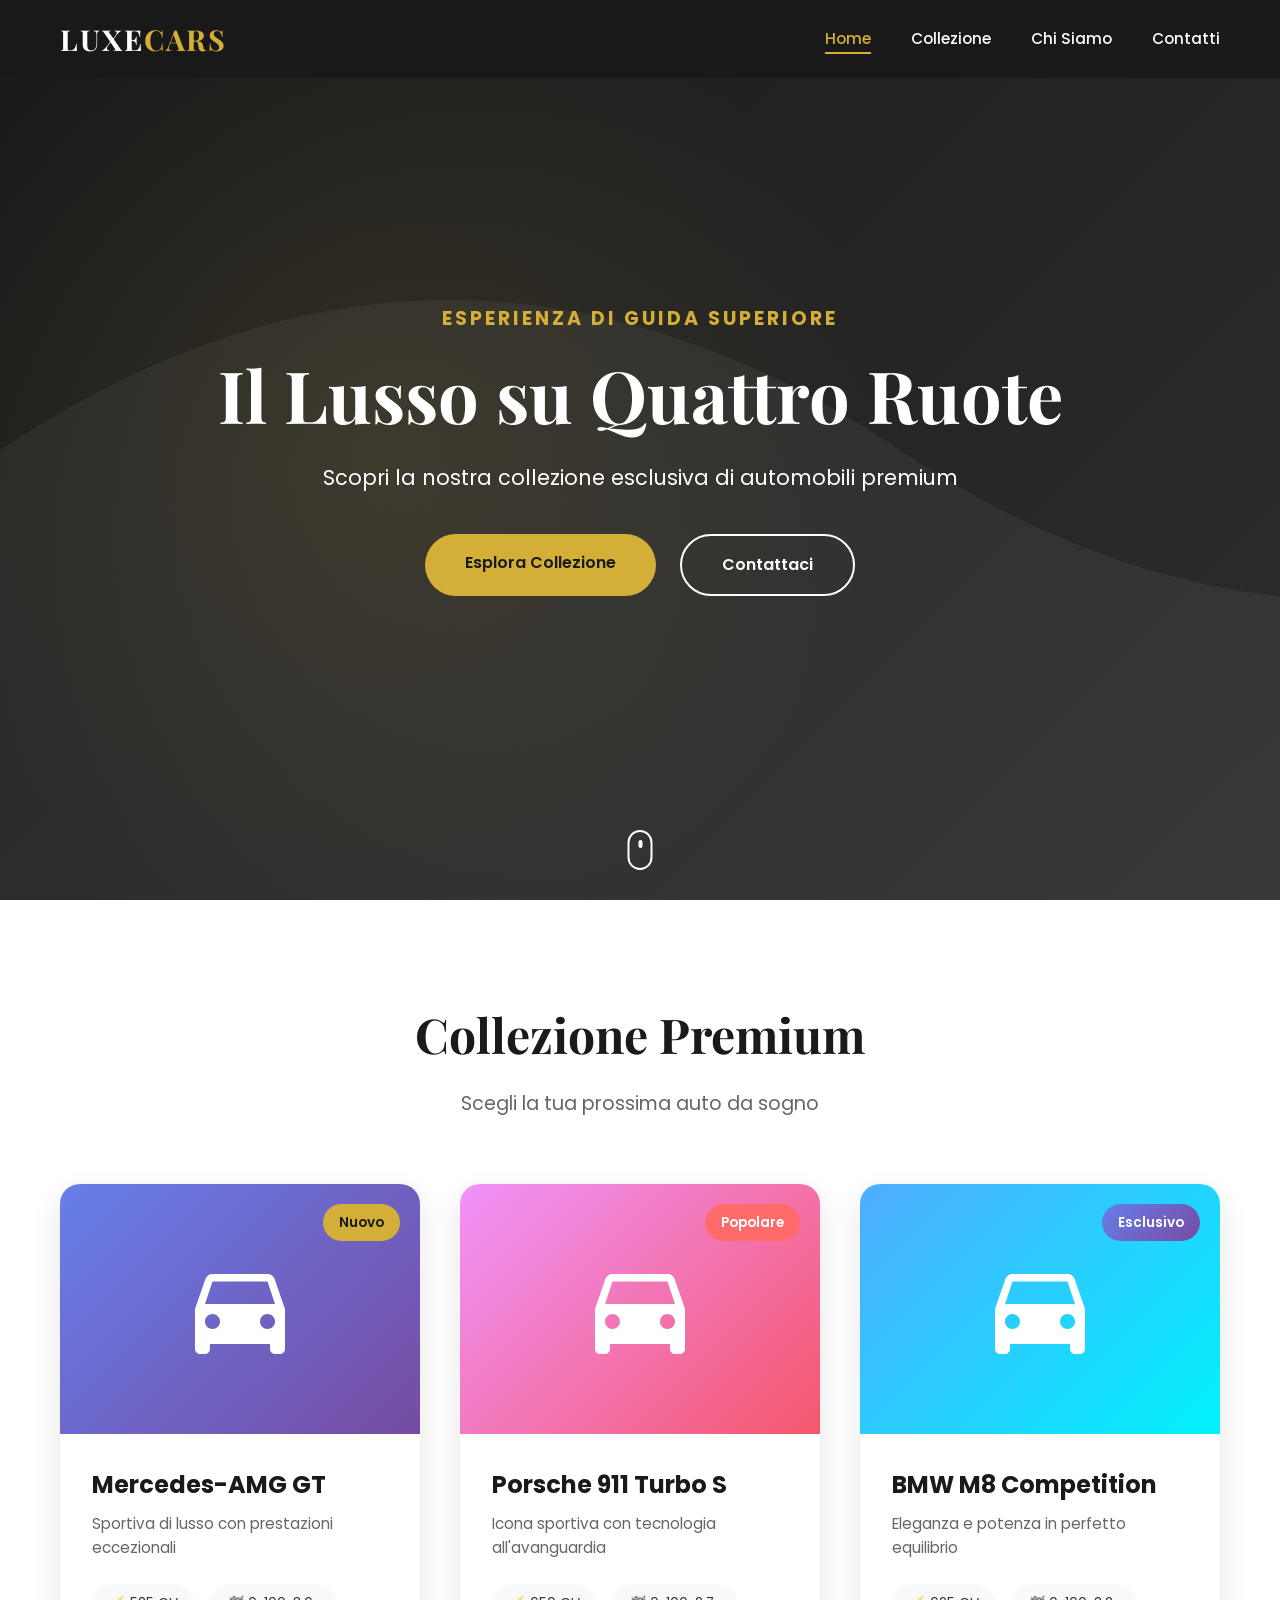
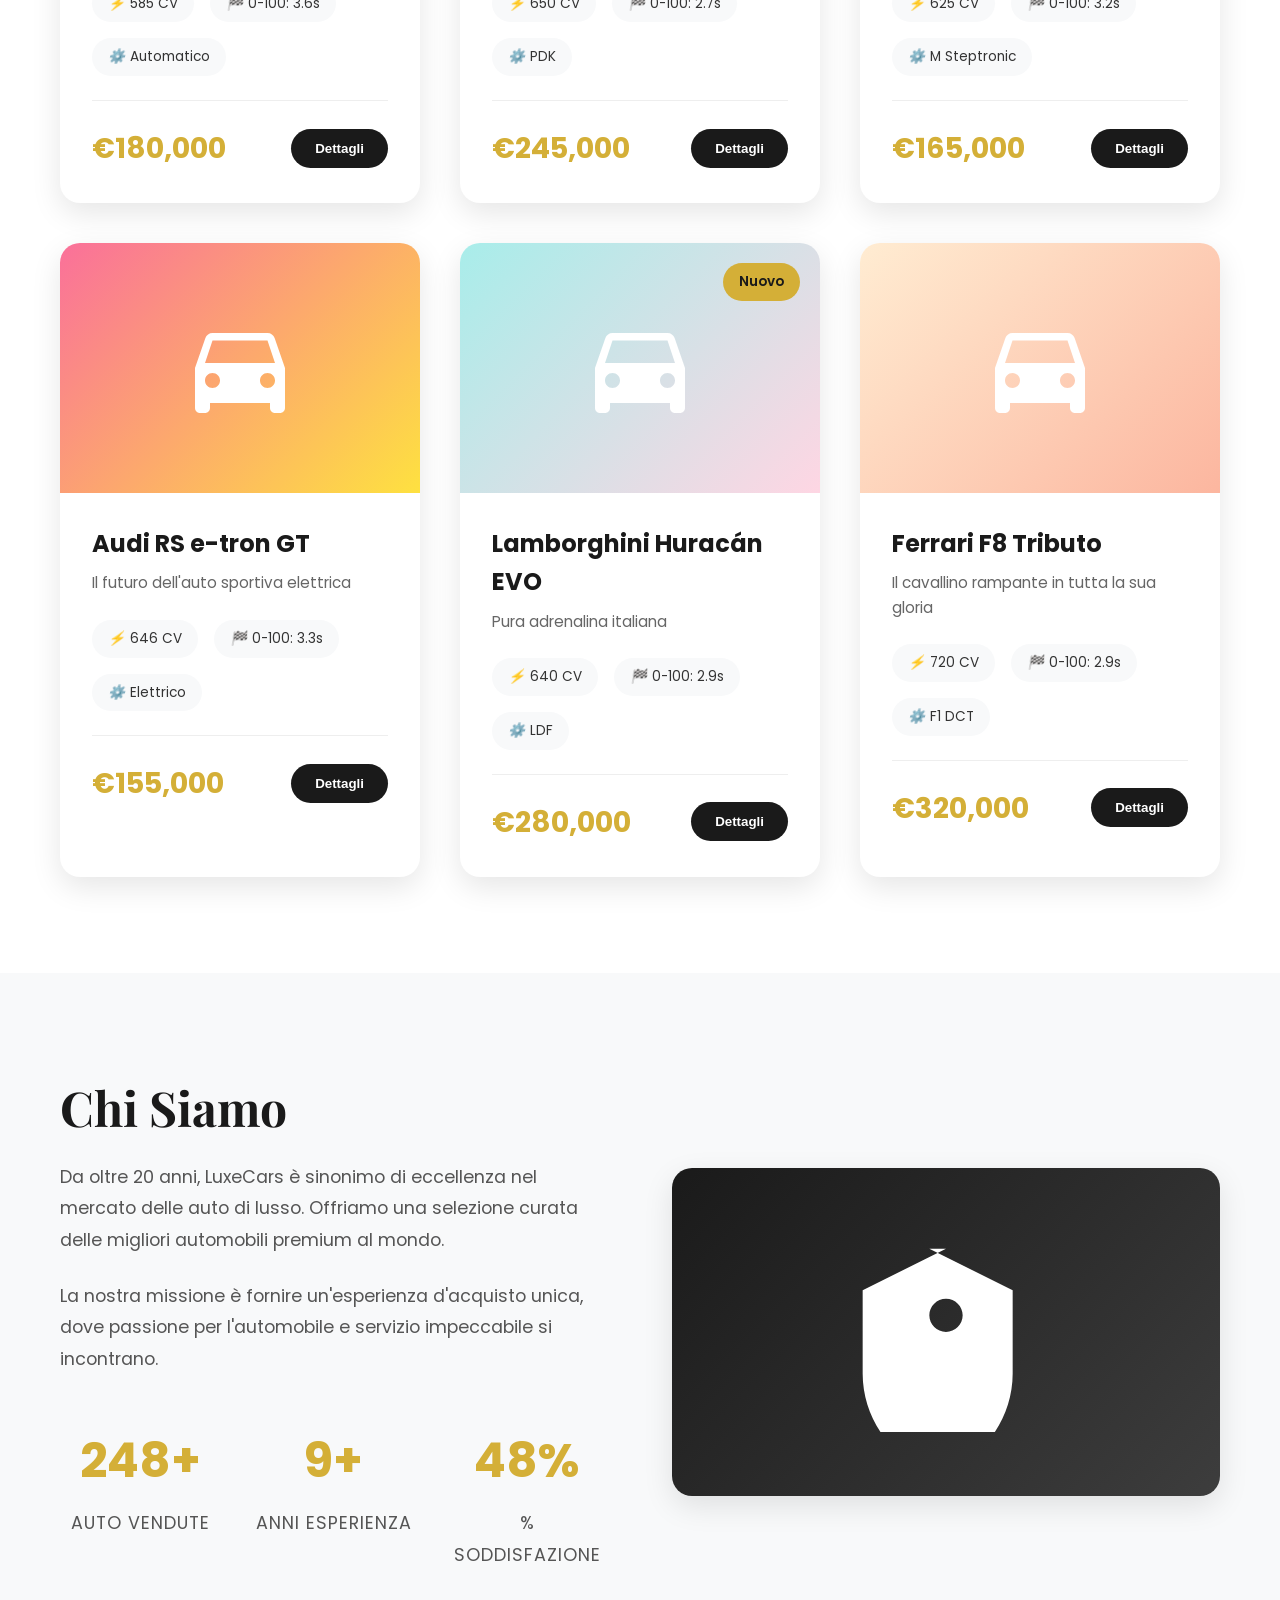
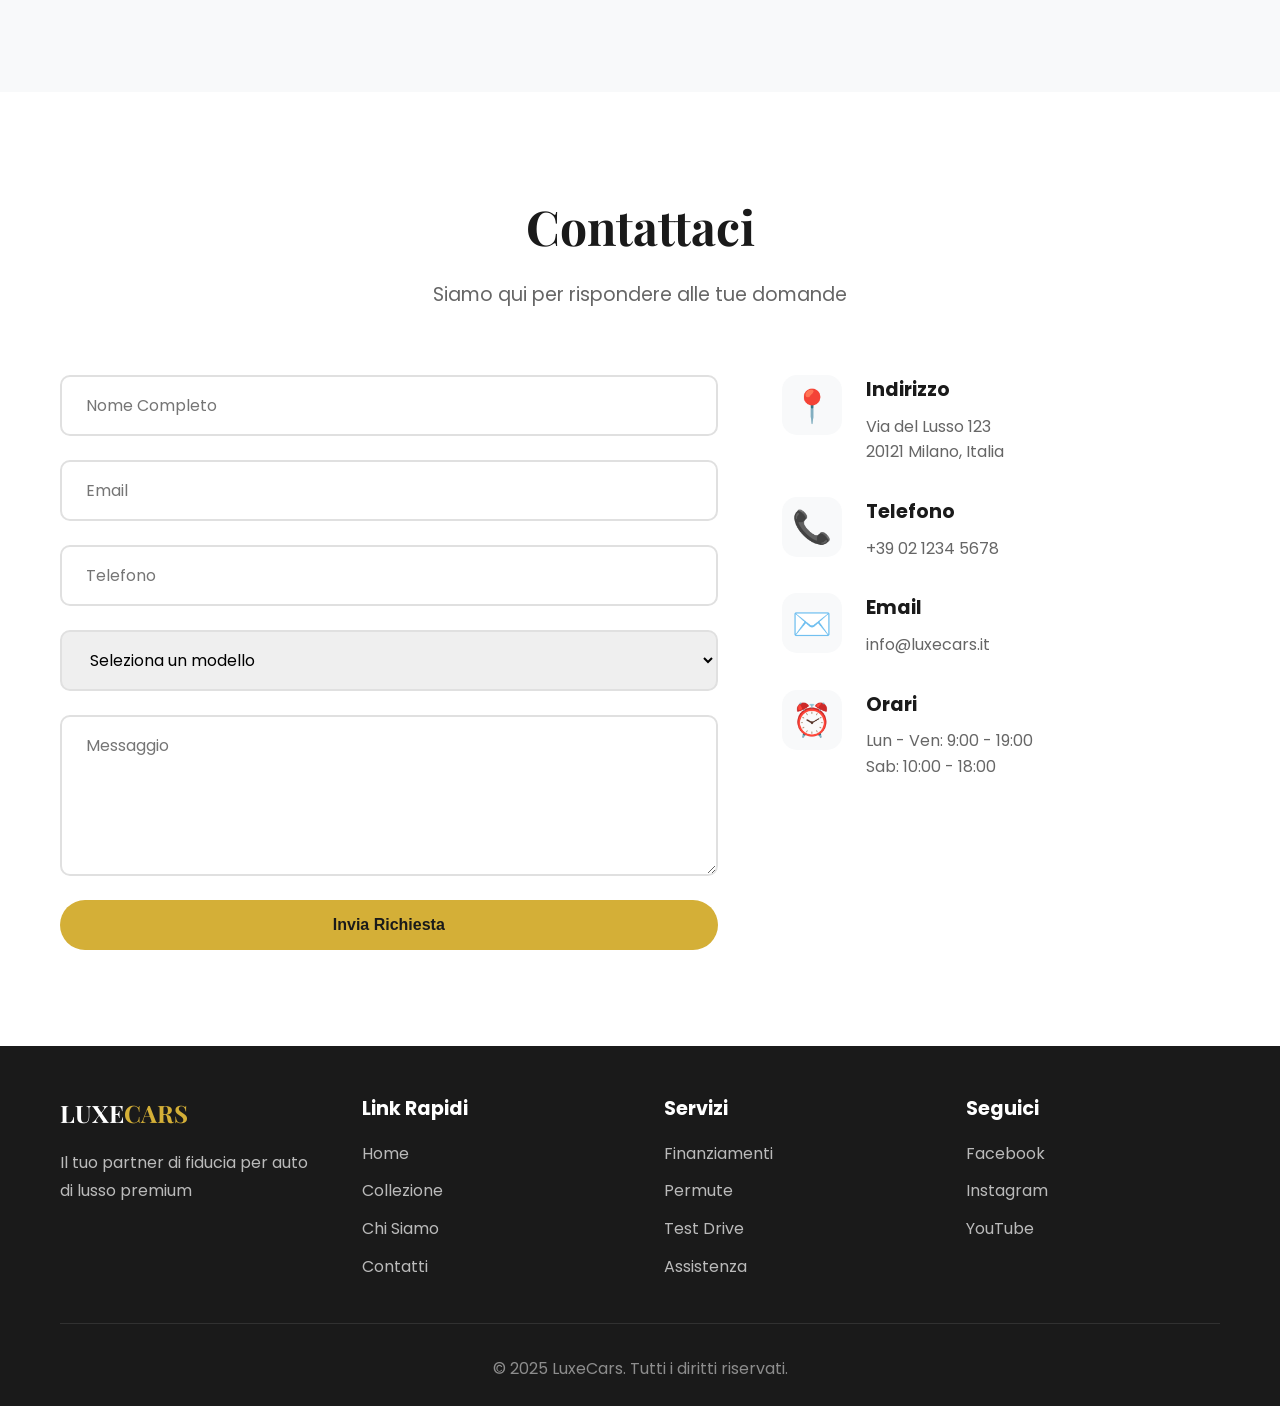
==== index.html @ 6329b788 "feat(ui): add complete LuxeCars premium cars website with responsive design - Introduced full landin" ====
<!DOCTYPE html>
<html lang="it">
<head>
    <meta charset="UTF-8">
    <meta name="viewport" content="width=device-width, initial-scale=1.0">
    <title>LuxeCars - Auto di Lusso Premium</title>
    <link rel="stylesheet" href="styles.css">
    <link href="https://fonts.googleapis.com/css2?family=Playfair+Display:wght@400;700&family=Poppins:wght@300;400;600;700&display=swap" rel="stylesheet">
</head>
<body>
    <!-- Navigation -->
    <nav class="navbar">
        <div class="container">
            <div class="logo">
                <h1>LUXE<span>CARS</span></h1>
            </div>
            <ul class="nav-menu">
                <li><a href="#home" class="active">Home</a></li>
                <li><a href="#collection">Collezione</a></li>
                <li><a href="#about">Chi Siamo</a></li>
                <li><a href="#contact">Contatti</a></li>
            </ul>
            <div class="hamburger">
                <span></span>
                <span></span>
                <span></span>
            </div>
        </div>
    </nav>

    <!-- Hero Section -->
    <section id="home" class="hero">
        <div class="hero-overlay"></div>
        <div class="hero-content">
            <h2 class="hero-subtitle">Esperienza di Guida Superiore</h2>
            <h1 class="hero-title">Il Lusso su Quattro Ruote</h1>
            <p class="hero-description">Scopri la nostra collezione esclusiva di automobili premium</p>
            <div class="hero-buttons">
                <a href="#collection" class="btn btn-primary">Esplora Collezione</a>
                <a href="#contact" class="btn btn-secondary">Contattaci</a>
            </div>
        </div>
        <div class="scroll-indicator">
            <div class="mouse"></div>
        </div>
    </section>

    <!-- Featured Cars -->
    <section id="collection" class="featured-cars">
        <div class="container">
            <div class="section-header">
                <h2 class="section-title">Collezione Premium</h2>
                <p class="section-subtitle">Scegli la tua prossima auto da sogno</p>
            </div>

            <div class="cars-grid">
                <!-- Car Card 1 -->
                <div class="car-card" data-aos="fade-up">
                    <div class="car-image">
                        <div class="car-badge">Nuovo</div>
                        <div class="car-placeholder" style="background: linear-gradient(135deg, #667eea 0%, #764ba2 100%);">
                            <svg xmlns="http://www.w3.org/2000/svg" viewBox="0 0 24 24" fill="white" width="120" height="120">
                                <path d="M18.92 6.01C18.72 5.42 18.16 5 17.5 5h-11c-.66 0-1.21.42-1.42 1.01L3 12v8c0 .55.45 1 1 1h1c.55 0 1-.45 1-1v-1h12v1c0 .55.45 1 1 1h1c.55 0 1-.45 1-1v-8l-2.08-5.99zM6.5 16c-.83 0-1.5-.67-1.5-1.5S5.67 13 6.5 13s1.5.67 1.5 1.5S7.33 16 6.5 16zm11 0c-.83 0-1.5-.67-1.5-1.5s.67-1.5 1.5-1.5 1.5.67 1.5 1.5-.67 1.5-1.5 1.5zM5 11l1.5-4.5h11L19 11H5z"/>
                            </svg>
                        </div>
                    </div>
                    <div class="car-info">
                        <h3 class="car-name">Mercedes-AMG GT</h3>
                        <p class="car-description">Sportiva di lusso con prestazioni eccezionali</p>
                        <div class="car-specs">
                            <span><i>⚡</i> 585 CV</span>
                            <span><i>🏁</i> 0-100: 3.6s</span>
                            <span><i>⚙️</i> Automatico</span>
                        </div>
                        <div class="car-footer">
                            <span class="car-price">€180,000</span>
                            <button class="btn-details">Dettagli</button>
                        </div>
                    </div>
                </div>

                <!-- Car Card 2 -->
                <div class="car-card" data-aos="fade-up" data-aos-delay="100">
                    <div class="car-image">
                        <div class="car-badge hot">Popolare</div>
                        <div class="car-placeholder" style="background: linear-gradient(135deg, #f093fb 0%, #f5576c 100%);">
                            <svg xmlns="http://www.w3.org/2000/svg" viewBox="0 0 24 24" fill="white" width="120" height="120">
                                <path d="M18.92 6.01C18.72 5.42 18.16 5 17.5 5h-11c-.66 0-1.21.42-1.42 1.01L3 12v8c0 .55.45 1 1 1h1c.55 0 1-.45 1-1v-1h12v1c0 .55.45 1 1 1h1c.55 0 1-.45 1-1v-8l-2.08-5.99zM6.5 16c-.83 0-1.5-.67-1.5-1.5S5.67 13 6.5 13s1.5.67 1.5 1.5S7.33 16 6.5 16zm11 0c-.83 0-1.5-.67-1.5-1.5s.67-1.5 1.5-1.5 1.5.67 1.5 1.5-.67 1.5-1.5 1.5zM5 11l1.5-4.5h11L19 11H5z"/>
                            </svg>
                        </div>
                    </div>
                    <div class="car-info">
                        <h3 class="car-name">Porsche 911 Turbo S</h3>
                        <p class="car-description">Icona sportiva con tecnologia all'avanguardia</p>
                        <div class="car-specs">
                            <span><i>⚡</i> 650 CV</span>
                            <span><i>🏁</i> 0-100: 2.7s</span>
                            <span><i>⚙️</i> PDK</span>
                        </div>
                        <div class="car-footer">
                            <span class="car-price">€245,000</span>
                            <button class="btn-details">Dettagli</button>
                        </div>
                    </div>
                </div>

                <!-- Car Card 3 -->
                <div class="car-card" data-aos="fade-up" data-aos-delay="200">
                    <div class="car-image">
                        <div class="car-badge exclusive">Esclusivo</div>
                        <div class="car-placeholder" style="background: linear-gradient(135deg, #4facfe 0%, #00f2fe 100%);">
                            <svg xmlns="http://www.w3.org/2000/svg" viewBox="0 0 24 24" fill="white" width="120" height="120">
                                <path d="M18.92 6.01C18.72 5.42 18.16 5 17.5 5h-11c-.66 0-1.21.42-1.42 1.01L3 12v8c0 .55.45 1 1 1h1c.55 0 1-.45 1-1v-1h12v1c0 .55.45 1 1 1h1c.55 0 1-.45 1-1v-8l-2.08-5.99zM6.5 16c-.83 0-1.5-.67-1.5-1.5S5.67 13 6.5 13s1.5.67 1.5 1.5S7.33 16 6.5 16zm11 0c-.83 0-1.5-.67-1.5-1.5s.67-1.5 1.5-1.5 1.5.67 1.5 1.5-.67 1.5-1.5 1.5zM5 11l1.5-4.5h11L19 11H5z"/>
                            </svg>
                        </div>
                    </div>
                    <div class="car-info">
                        <h3 class="car-name">BMW M8 Competition</h3>
                        <p class="car-description">Eleganza e potenza in perfetto equilibrio</p>
                        <div class="car-specs">
                            <span><i>⚡</i> 625 CV</span>
                            <span><i>🏁</i> 0-100: 3.2s</span>
                            <span><i>⚙️</i> M Steptronic</span>
                        </div>
                        <div class="car-footer">
                            <span class="car-price">€165,000</span>
                            <button class="btn-details">Dettagli</button>
                        </div>
                    </div>
                </div>

                <!-- Car Card 4 -->
                <div class="car-card" data-aos="fade-up">
                    <div class="car-image">
                        <div class="car-placeholder" style="background: linear-gradient(135deg, #fa709a 0%, #fee140 100%);">
                            <svg xmlns="http://www.w3.org/2000/svg" viewBox="0 0 24 24" fill="white" width="120" height="120">
                                <path d="M18.92 6.01C18.72 5.42 18.16 5 17.5 5h-11c-.66 0-1.21.42-1.42 1.01L3 12v8c0 .55.45 1 1 1h1c.55 0 1-.45 1-1v-1h12v1c0 .55.45 1 1 1h1c.55 0 1-.45 1-1v-8l-2.08-5.99zM6.5 16c-.83 0-1.5-.67-1.5-1.5S5.67 13 6.5 13s1.5.67 1.5 1.5S7.33 16 6.5 16zm11 0c-.83 0-1.5-.67-1.5-1.5s.67-1.5 1.5-1.5 1.5.67 1.5 1.5-.67 1.5-1.5 1.5zM5 11l1.5-4.5h11L19 11H5z"/>
                            </svg>
                        </div>
                    </div>
                    <div class="car-info">
                        <h3 class="car-name">Audi RS e-tron GT</h3>
                        <p class="car-description">Il futuro dell'auto sportiva elettrica</p>
                        <div class="car-specs">
                            <span><i>⚡</i> 646 CV</span>
                            <span><i>🏁</i> 0-100: 3.3s</span>
                            <span><i>⚙️</i> Elettrico</span>
                        </div>
                        <div class="car-footer">
                            <span class="car-price">€155,000</span>
                            <button class="btn-details">Dettagli</button>
                        </div>
                    </div>
                </div>

                <!-- Car Card 5 -->
                <div class="car-card" data-aos="fade-up" data-aos-delay="100">
                    <div class="car-image">
                        <div class="car-badge">Nuovo</div>
                        <div class="car-placeholder" style="background: linear-gradient(135deg, #a8edea 0%, #fed6e3 100%);">
                            <svg xmlns="http://www.w3.org/2000/svg" viewBox="0 0 24 24" fill="white" width="120" height="120">
                                <path d="M18.92 6.01C18.72 5.42 18.16 5 17.5 5h-11c-.66 0-1.21.42-1.42 1.01L3 12v8c0 .55.45 1 1 1h1c.55 0 1-.45 1-1v-1h12v1c0 .55.45 1 1 1h1c.55 0 1-.45 1-1v-8l-2.08-5.99zM6.5 16c-.83 0-1.5-.67-1.5-1.5S5.67 13 6.5 13s1.5.67 1.5 1.5S7.33 16 6.5 16zm11 0c-.83 0-1.5-.67-1.5-1.5s.67-1.5 1.5-1.5 1.5.67 1.5 1.5-.67 1.5-1.5 1.5zM5 11l1.5-4.5h11L19 11H5z"/>
                            </svg>
                        </div>
                    </div>
                    <div class="car-info">
                        <h3 class="car-name">Lamborghini Huracán EVO</h3>
                        <p class="car-description">Pura adrenalina italiana</p>
                        <div class="car-specs">
                            <span><i>⚡</i> 640 CV</span>
                            <span><i>🏁</i> 0-100: 2.9s</span>
                            <span><i>⚙️</i> LDF</span>
                        </div>
                        <div class="car-footer">
                            <span class="car-price">€280,000</span>
                            <button class="btn-details">Dettagli</button>
                        </div>
                    </div>
                </div>

                <!-- Car Card 6 -->
                <div class="car-card" data-aos="fade-up" data-aos-delay="200">
                    <div class="car-image">
                        <div class="car-placeholder" style="background: linear-gradient(135deg, #ffecd2 0%, #fcb69f 100%);">
                            <svg xmlns="http://www.w3.org/2000/svg" viewBox="0 0 24 24" fill="white" width="120" height="120">
                                <path d="M18.92 6.01C18.72 5.42 18.16 5 17.5 5h-11c-.66 0-1.21.42-1.42 1.01L3 12v8c0 .55.45 1 1 1h1c.55 0 1-.45 1-1v-1h12v1c0 .55.45 1 1 1h1c.55 0 1-.45 1-1v-8l-2.08-5.99zM6.5 16c-.83 0-1.5-.67-1.5-1.5S5.67 13 6.5 13s1.5.67 1.5 1.5S7.33 16 6.5 16zm11 0c-.83 0-1.5-.67-1.5-1.5s.67-1.5 1.5-1.5 1.5.67 1.5 1.5-.67 1.5-1.5 1.5zM5 11l1.5-4.5h11L19 11H5z"/>
                            </svg>
                        </div>
                    </div>
                    <div class="car-info">
                        <h3 class="car-name">Ferrari F8 Tributo</h3>
                        <p class="car-description">Il cavallino rampante in tutta la sua gloria</p>
                        <div class="car-specs">
                            <span><i>⚡</i> 720 CV</span>
                            <span><i>🏁</i> 0-100: 2.9s</span>
                            <span><i>⚙️</i> F1 DCT</span>
                        </div>
                        <div class="car-footer">
                            <span class="car-price">€320,000</span>
                            <button class="btn-details">Dettagli</button>
                        </div>
                    </div>
                </div>
            </div>
        </div>
    </section>

    <!-- About Section -->
    <section id="about" class="about">
        <div class="container">
            <div class="about-content">
                <div class="about-text" data-aos="fade-right">
                    <h2 class="section-title">Chi Siamo</h2>
                    <p>Da oltre 20 anni, LuxeCars è sinonimo di eccellenza nel mercato delle auto di lusso. Offriamo una selezione curata delle migliori automobili premium al mondo.</p>
                    <p>La nostra missione è fornire un'esperienza d'acquisto unica, dove passione per l'automobile e servizio impeccabile si incontrano.</p>
                    <div class="stats">
                        <div class="stat-item">
                            <h3 class="stat-number" data-target="500">0</h3>
                            <p class="stat-label">Auto Vendute</p>
                        </div>
                        <div class="stat-item">
                            <h3 class="stat-number" data-target="20">0</h3>
                            <p class="stat-label">Anni Esperienza</p>
                        </div>
                        <div class="stat-item">
                            <h3 class="stat-number" data-target="98">0</h3>
                            <p class="stat-label">% Soddisfazione</p>
                        </div>
                    </div>
                </div>
                <div class="about-image" data-aos="fade-left">
                    <div class="about-placeholder">
                        <svg xmlns="http://www.w3.org/2000/svg" viewBox="0 0 24 24" fill="white" width="200" height="200">
                            <path d="M12 2L2 7v10c0 5.55 3.84 10.74 9 12 5.16-1.26 9-6.45 9-12V7l-10-5zm0 10c-1.1 0-2-.9-2-2s.9-2 2-2 2 .9 2 2-.9 2-2 2z"/>
                        </svg>
                    </div>
                </div>
            </div>
        </div>
    </section>

    <!-- Contact Section -->
    <section id="contact" class="contact">
        <div class="container">
            <div class="section-header">
                <h2 class="section-title">Contattaci</h2>
                <p class="section-subtitle">Siamo qui per rispondere alle tue domande</p>
            </div>

            <div class="contact-content">
                <form class="contact-form" data-aos="fade-up">
                    <div class="form-group">
                        <input type="text" placeholder="Nome Completo" required>
                    </div>
                    <div class="form-group">
                        <input type="email" placeholder="Email" required>
                    </div>
                    <div class="form-group">
                        <input type="tel" placeholder="Telefono" required>
                    </div>
                    <div class="form-group">
                        <select required>
                            <option value="">Seleziona un modello</option>
                            <option value="mercedes">Mercedes-AMG GT</option>
                            <option value="porsche">Porsche 911 Turbo S</option>
                            <option value="bmw">BMW M8 Competition</option>
                            <option value="audi">Audi RS e-tron GT</option>
                            <option value="lamborghini">Lamborghini Huracán EVO</option>
                            <option value="ferrari">Ferrari F8 Tributo</option>
                        </select>
                    </div>
                    <div class="form-group">
                        <textarea placeholder="Messaggio" rows="5" required></textarea>
                    </div>
                    <button type="submit" class="btn btn-primary">Invia Richiesta</button>
                </form>

                <div class="contact-info" data-aos="fade-up" data-aos-delay="100">
                    <div class="info-item">
                        <div class="info-icon">📍</div>
                        <div class="info-text">
                            <h4>Indirizzo</h4>
                            <p>Via del Lusso 123<br>20121 Milano, Italia</p>
                        </div>
                    </div>
                    <div class="info-item">
                        <div class="info-icon">📞</div>
                        <div class="info-text">
                            <h4>Telefono</h4>
                            <p>+39 02 1234 5678</p>
                        </div>
                    </div>
                    <div class="info-item">
                        <div class="info-icon">✉️</div>
                        <div class="info-text">
                            <h4>Email</h4>
                            <p>info@luxecars.it</p>
                        </div>
                    </div>
                    <div class="info-item">
                        <div class="info-icon">⏰</div>
                        <div class="info-text">
                            <h4>Orari</h4>
                            <p>Lun - Ven: 9:00 - 19:00<br>Sab: 10:00 - 18:00</p>
                        </div>
                    </div>
                </div>
            </div>
        </div>
    </section>

    <!-- Footer -->
    <footer class="footer">
        <div class="container">
            <div class="footer-content">
                <div class="footer-col">
                    <h3>LUXE<span>CARS</span></h3>
                    <p>Il tuo partner di fiducia per auto di lusso premium</p>
                </div>
                <div class="footer-col">
                    <h4>Link Rapidi</h4>
                    <ul>
                        <li><a href="#home">Home</a></li>
                        <li><a href="#collection">Collezione</a></li>
                        <li><a href="#about">Chi Siamo</a></li>
                        <li><a href="#contact">Contatti</a></li>
                    </ul>
                </div>
                <div class="footer-col">
                    <h4>Servizi</h4>
                    <ul>
                        <li><a href="#">Finanziamenti</a></li>
                        <li><a href="#">Permute</a></li>
                        <li><a href="#">Test Drive</a></li>
                        <li><a href="#">Assistenza</a></li>
                    </ul>
                </div>
                <div class="footer-col">
                    <h4>Seguici</h4>
                    <div class="social-links">
                        <a href="#">Facebook</a>
                        <a href="#">Instagram</a>
                        <a href="#">YouTube</a>
                    </div>
                </div>
            </div>
            <div class="footer-bottom">
                <p>&copy; 2025 LuxeCars. Tutti i diritti riservati.</p>
            </div>
        </div>
    </footer>

    <script src="script.js"></script>
</body>
</html>
---- styles.css ----
/* Global Styles */
* {
    margin: 0;
    padding: 0;
    box-sizing: border-box;
}

:root {
    --primary-color: #1a1a1a;
    --secondary-color: #d4af37;
    --accent-color: #ff6b6b;
    --text-color: #333;
    --light-bg: #f8f9fa;
    --white: #ffffff;
    --shadow: 0 10px 30px rgba(0, 0, 0, 0.1);
    --transition: all 0.3s cubic-bezier(0.4, 0, 0.2, 1);
}

html {
    scroll-behavior: smooth;
}

body {
    font-family: 'Poppins', sans-serif;
    line-height: 1.6;
    color: var(--text-color);
    overflow-x: hidden;
}

.container {
    max-width: 1200px;
    margin: 0 auto;
    padding: 0 20px;
}

/* Navigation */
.navbar {
    position: fixed;
    top: 0;
    width: 100%;
    background: rgba(26, 26, 26, 0.95);
    backdrop-filter: blur(10px);
    z-index: 1000;
    padding: 1rem 0;
    transition: var(--transition);
}

.navbar .container {
    display: flex;
    justify-content: space-between;
    align-items: center;
}

.logo h1 {
    font-family: 'Playfair Display', serif;
    font-size: 1.8rem;
    color: var(--white);
    font-weight: 700;
    letter-spacing: 2px;
}

.logo h1 span {
    color: var(--secondary-color);
}

.nav-menu {
    display: flex;
    list-style: none;
    gap: 2.5rem;
}

.nav-menu a {
    color: var(--white);
    text-decoration: none;
    font-weight: 500;
    font-size: 0.95rem;
    transition: var(--transition);
    position: relative;
}

.nav-menu a::after {
    content: '';
    position: absolute;
    bottom: -5px;
    left: 0;
    width: 0;
    height: 2px;
    background: var(--secondary-color);
    transition: var(--transition);
}

.nav-menu a:hover::after,
.nav-menu a.active::after {
    width: 100%;
}

.nav-menu a:hover,
.nav-menu a.active {
    color: var(--secondary-color);
}

.hamburger {
    display: none;
    flex-direction: column;
    cursor: pointer;
    gap: 5px;
}

.hamburger span {
    width: 25px;
    height: 3px;
    background: var(--white);
    transition: var(--transition);
}

/* Hero Section */
.hero {
    height: 100vh;
    background: linear-gradient(135deg, #1a1a1a 0%, #2d2d2d 100%);
    position: relative;
    display: flex;
    align-items: center;
    justify-content: center;
    overflow: hidden;
}

.hero::before {
    content: '';
    position: absolute;
    top: 0;
    left: 0;
    right: 0;
    bottom: 0;
    background: url('data:image/svg+xml,<svg xmlns="http://www.w3.org/2000/svg" viewBox="0 0 1200 600"><path d="M0,300 Q300,100 600,300 T1200,300 L1200,600 L0,600 Z" fill="%23ffffff" opacity="0.05"/></svg>');
    background-size: cover;
    animation: wave 20s linear infinite;
}

@keyframes wave {
    0% { transform: translateX(0); }
    100% { transform: translateX(-50%); }
}

.hero-overlay {
    position: absolute;
    top: 0;
    left: 0;
    right: 0;
    bottom: 0;
    background: radial-gradient(circle at 30% 50%, rgba(212, 175, 55, 0.1) 0%, transparent 50%);
}

.hero-content {
    position: relative;
    z-index: 2;
    text-align: center;
    color: var(--white);
    animation: fadeInUp 1s ease-out;
}

@keyframes fadeInUp {
    from {
        opacity: 0;
        transform: translateY(30px);
    }
    to {
        opacity: 1;
        transform: translateY(0);
    }
}

.hero-subtitle {
    font-size: 1.2rem;
    color: var(--secondary-color);
    margin-bottom: 1rem;
    letter-spacing: 3px;
    text-transform: uppercase;
    animation: fadeInUp 1s ease-out 0.2s both;
}

.hero-title {
    font-family: 'Playfair Display', serif;
    font-size: 4.5rem;
    font-weight: 700;
    margin-bottom: 1.5rem;
    line-height: 1.2;
    animation: fadeInUp 1s ease-out 0.4s both;
}

.hero-description {
    font-size: 1.3rem;
    margin-bottom: 2.5rem;
    opacity: 0.9;
    animation: fadeInUp 1s ease-out 0.6s both;
}

.hero-buttons {
    display: flex;
    gap: 1.5rem;
    justify-content: center;
    animation: fadeInUp 1s ease-out 0.8s both;
}

.btn {
    padding: 1rem 2.5rem;
    border: none;
    border-radius: 50px;
    font-size: 1rem;
    font-weight: 600;
    cursor: pointer;
    transition: var(--transition);
    text-decoration: none;
    display: inline-block;
}

.btn-primary {
    background: var(--secondary-color);
    color: var(--primary-color);
}

.btn-primary:hover {
    background: var(--white);
    transform: translateY(-3px);
    box-shadow: 0 10px 25px rgba(212, 175, 55, 0.3);
}

.btn-secondary {
    background: transparent;
    color: var(--white);
    border: 2px solid var(--white);
}

.btn-secondary:hover {
    background: var(--white);
    color: var(--primary-color);
    transform: translateY(-3px);
}

.scroll-indicator {
    position: absolute;
    bottom: 30px;
    left: 50%;
    transform: translateX(-50%);
    animation: bounce 2s infinite;
}

@keyframes bounce {
    0%, 20%, 50%, 80%, 100% { transform: translateX(-50%) translateY(0); }
    40% { transform: translateX(-50%) translateY(-10px); }
    60% { transform: translateX(-50%) translateY(-5px); }
}

.mouse {
    width: 25px;
    height: 40px;
    border: 2px solid var(--white);
    border-radius: 20px;
    position: relative;
}

.mouse::before {
    content: '';
    width: 4px;
    height: 8px;
    background: var(--white);
    border-radius: 2px;
    position: absolute;
    top: 8px;
    left: 50%;
    transform: translateX(-50%);
    animation: scroll 1.5s infinite;
}

@keyframes scroll {
    0% { opacity: 1; transform: translateX(-50%) translateY(0); }
    100% { opacity: 0; transform: translateX(-50%) translateY(15px); }
}

/* Featured Cars Section */
.featured-cars {
    padding: 6rem 0;
    background: var(--white);
}

.section-header {
    text-align: center;
    margin-bottom: 4rem;
}

.section-title {
    font-family: 'Playfair Display', serif;
    font-size: 3rem;
    color: var(--primary-color);
    margin-bottom: 1rem;
}

.section-subtitle {
    font-size: 1.2rem;
    color: #666;
}

.cars-grid {
    display: grid;
    grid-template-columns: repeat(auto-fit, minmax(350px, 1fr));
    gap: 2.5rem;
}

.car-card {
    background: var(--white);
    border-radius: 20px;
    overflow: hidden;
    box-shadow: var(--shadow);
    transition: var(--transition);
    cursor: pointer;
}

.car-card:hover {
    transform: translateY(-10px);
    box-shadow: 0 20px 40px rgba(0, 0, 0, 0.15);
}

.car-image {
    position: relative;
    height: 250px;
    overflow: hidden;
}

.car-placeholder {
    width: 100%;
    height: 100%;
    display: flex;
    align-items: center;
    justify-content: center;
    transition: var(--transition);
}

.car-card:hover .car-placeholder {
    transform: scale(1.1);
}

.car-badge {
    position: absolute;
    top: 20px;
    right: 20px;
    background: var(--secondary-color);
    color: var(--primary-color);
    padding: 0.5rem 1rem;
    border-radius: 25px;
    font-weight: 600;
    font-size: 0.85rem;
    z-index: 2;
}

.car-badge.hot {
    background: var(--accent-color);
    color: var(--white);
}

.car-badge.exclusive {
    background: linear-gradient(135deg, #667eea 0%, #764ba2 100%);
    color: var(--white);
}

.car-info {
    padding: 2rem;
}

.car-name {
    font-size: 1.5rem;
    font-weight: 700;
    margin-bottom: 0.5rem;
    color: var(--primary-color);
}

.car-description {
    color: #666;
    margin-bottom: 1.5rem;
    font-size: 0.95rem;
}

.car-specs {
    display: flex;
    gap: 1rem;
    margin-bottom: 1.5rem;
    flex-wrap: wrap;
}

.car-specs span {
    background: var(--light-bg);
    padding: 0.5rem 1rem;
    border-radius: 20px;
    font-size: 0.85rem;
    display: flex;
    align-items: center;
    gap: 0.3rem;
}

.car-footer {
    display: flex;
    justify-content: space-between;
    align-items: center;
    padding-top: 1.5rem;
    border-top: 1px solid #eee;
}

.car-price {
    font-size: 1.8rem;
    font-weight: 700;
    color: var(--secondary-color);
}

.btn-details {
    background: var(--primary-color);
    color: var(--white);
    padding: 0.75rem 1.5rem;
    border: none;
    border-radius: 25px;
    font-weight: 600;
    cursor: pointer;
    transition: var(--transition);
}

.btn-details:hover {
    background: var(--secondary-color);
    color: var(--primary-color);
    transform: scale(1.05);
}

/* About Section */
.about {
    padding: 6rem 0;
    background: var(--light-bg);
}

.about-content {
    display: grid;
    grid-template-columns: 1fr 1fr;
    gap: 4rem;
    align-items: center;
}

.about-text p {
    font-size: 1.1rem;
    line-height: 1.8;
    margin-bottom: 1.5rem;
    color: #555;
}

.stats {
    display: grid;
    grid-template-columns: repeat(3, 1fr);
    gap: 2rem;
    margin-top: 3rem;
}

.stat-item {
    text-align: center;
}

.stat-number {
    font-size: 3rem;
    font-weight: 700;
    color: var(--secondary-color);
    margin-bottom: 0.5rem;
}

.stat-label {
    font-size: 0.95rem;
    color: #666;
    text-transform: uppercase;
    letter-spacing: 1px;
}

.about-image {
    position: relative;
}

.about-placeholder {
    background: linear-gradient(135deg, var(--primary-color) 0%, #3d3d3d 100%);
    border-radius: 20px;
    padding: 4rem;
    display: flex;
    align-items: center;
    justify-content: center;
    box-shadow: var(--shadow);
}

/* Contact Section */
.contact {
    padding: 6rem 0;
    background: var(--white);
}

.contact-content {
    display: grid;
    grid-template-columns: 1.5fr 1fr;
    gap: 4rem;
    margin-top: 3rem;
}

.contact-form {
    display: flex;
    flex-direction: column;
    gap: 1.5rem;
}

.form-group {
    display: flex;
    flex-direction: column;
}

.form-group input,
.form-group select,
.form-group textarea {
    padding: 1rem 1.5rem;
    border: 2px solid #e0e0e0;
    border-radius: 10px;
    font-size: 1rem;
    font-family: 'Poppins', sans-serif;
    transition: var(--transition);
}

.form-group input:focus,
.form-group select:focus,
.form-group textarea:focus {
    outline: none;
    border-color: var(--secondary-color);
}

.contact-info {
    display: flex;
    flex-direction: column;
    gap: 2rem;
}

.info-item {
    display: flex;
    gap: 1.5rem;
    align-items: flex-start;
}

.info-icon {
    font-size: 2rem;
    width: 60px;
    height: 60px;
    background: var(--light-bg);
    border-radius: 15px;
    display: flex;
    align-items: center;
    justify-content: center;
    flex-shrink: 0;
}

.info-text h4 {
    font-size: 1.2rem;
    margin-bottom: 0.5rem;
    color: var(--primary-color);
}

.info-text p {
    color: #666;
    line-height: 1.6;
}

/* Footer */
.footer {
    background: var(--primary-color);
    color: var(--white);
    padding: 3rem 0 1.5rem;
}

.footer-content {
    display: grid;
    grid-template-columns: repeat(4, 1fr);
    gap: 3rem;
    margin-bottom: 2rem;
}

.footer-col h3 {
    font-family: 'Playfair Display', serif;
    font-size: 1.5rem;
    margin-bottom: 1rem;
}

.footer-col h3 span {
    color: var(--secondary-color);
}

.footer-col h4 {
    font-size: 1.2rem;
    margin-bottom: 1rem;
}

.footer-col p {
    color: rgba(255, 255, 255, 0.7);
    line-height: 1.8;
}

.footer-col ul {
    list-style: none;
}

.footer-col ul li {
    margin-bottom: 0.75rem;
}

.footer-col ul li a {
    color: rgba(255, 255, 255, 0.7);
    text-decoration: none;
    transition: var(--transition);
}

.footer-col ul li a:hover {
    color: var(--secondary-color);
    padding-left: 5px;
}

.social-links {
    display: flex;
    flex-direction: column;
    gap: 0.75rem;
}

.social-links a {
    color: rgba(255, 255, 255, 0.7);
    text-decoration: none;
    transition: var(--transition);
}

.social-links a:hover {
    color: var(--secondary-color);
}

.footer-bottom {
    text-align: center;
    padding-top: 2rem;
    border-top: 1px solid rgba(255, 255, 255, 0.1);
}

.footer-bottom p {
    color: rgba(255, 255, 255, 0.5);
}

/* Responsive Design */
@media (max-width: 768px) {
    .hamburger {
        display: flex;
    }

    .nav-menu {
        position: fixed;
        left: -100%;
        top: 70px;
        flex-direction: column;
        background: rgba(26, 26, 26, 0.98);
        width: 100%;
        text-align: center;
        transition: 0.3s;
        padding: 2rem 0;
    }

    .nav-menu.active {
        left: 0;
    }

    .hero-title {
        font-size: 2.5rem;
    }

    .hero-description {
        font-size: 1rem;
    }

    .hero-buttons {
        flex-direction: column;
        gap: 1rem;
    }

    .section-title {
        font-size: 2rem;
    }

    .cars-grid {
        grid-template-columns: 1fr;
    }

    .about-content {
        grid-template-columns: 1fr;
    }

    .stats {
        grid-template-columns: 1fr;
    }

    .contact-content {
        grid-template-columns: 1fr;
    }

    .footer-content {
        grid-template-columns: 1fr;
        text-align: center;
    }

    .social-links {
        align-items: center;
    }
}

@media (max-width: 480px) {
    .hero-title {
        font-size: 2rem;
    }

    .cars-grid {
        grid-template-columns: 1fr;
        gap: 1.5rem;
    }

    .car-card {
        margin: 0 10px;
    }
}

/* Animation Classes */
[data-aos="fade-up"] {
    opacity: 0;
    transform: translateY(30px);
    transition: opacity 0.6s ease, transform 0.6s ease;
}

[data-aos="fade-up"].aos-animate {
    opacity: 1;
    transform: translateY(0);
}

[data-aos="fade-right"] {
    opacity: 0;
    transform: translateX(-30px);
    transition: opacity 0.6s ease, transform 0.6s ease;
}

[data-aos="fade-right"].aos-animate {
    opacity: 1;
    transform: translateX(0);
}

[data-aos="fade-left"] {
    opacity: 0;
    transform: translateX(30px);
    transition: opacity 0.6s ease, transform 0.6s ease;
}

[data-aos="fade-left"].aos-animate {
    opacity: 1;
    transform: translateX(0);
}
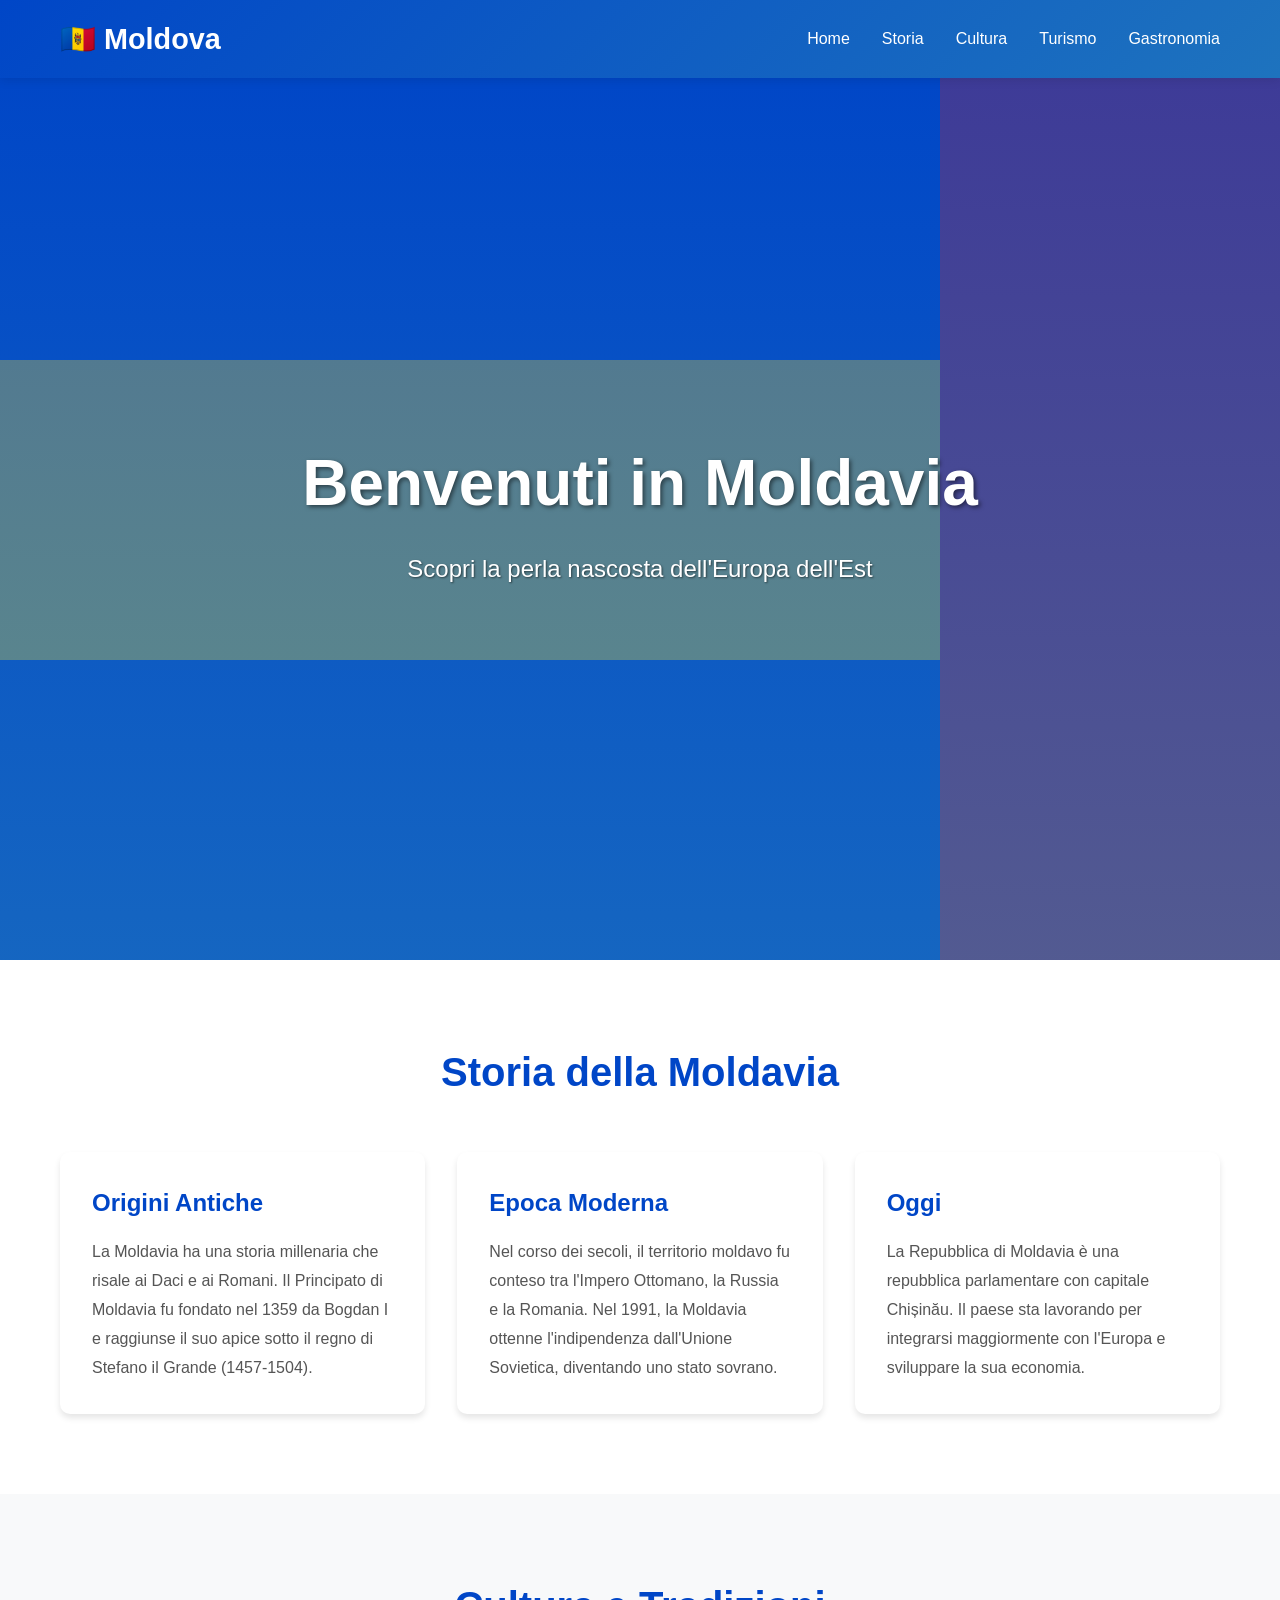
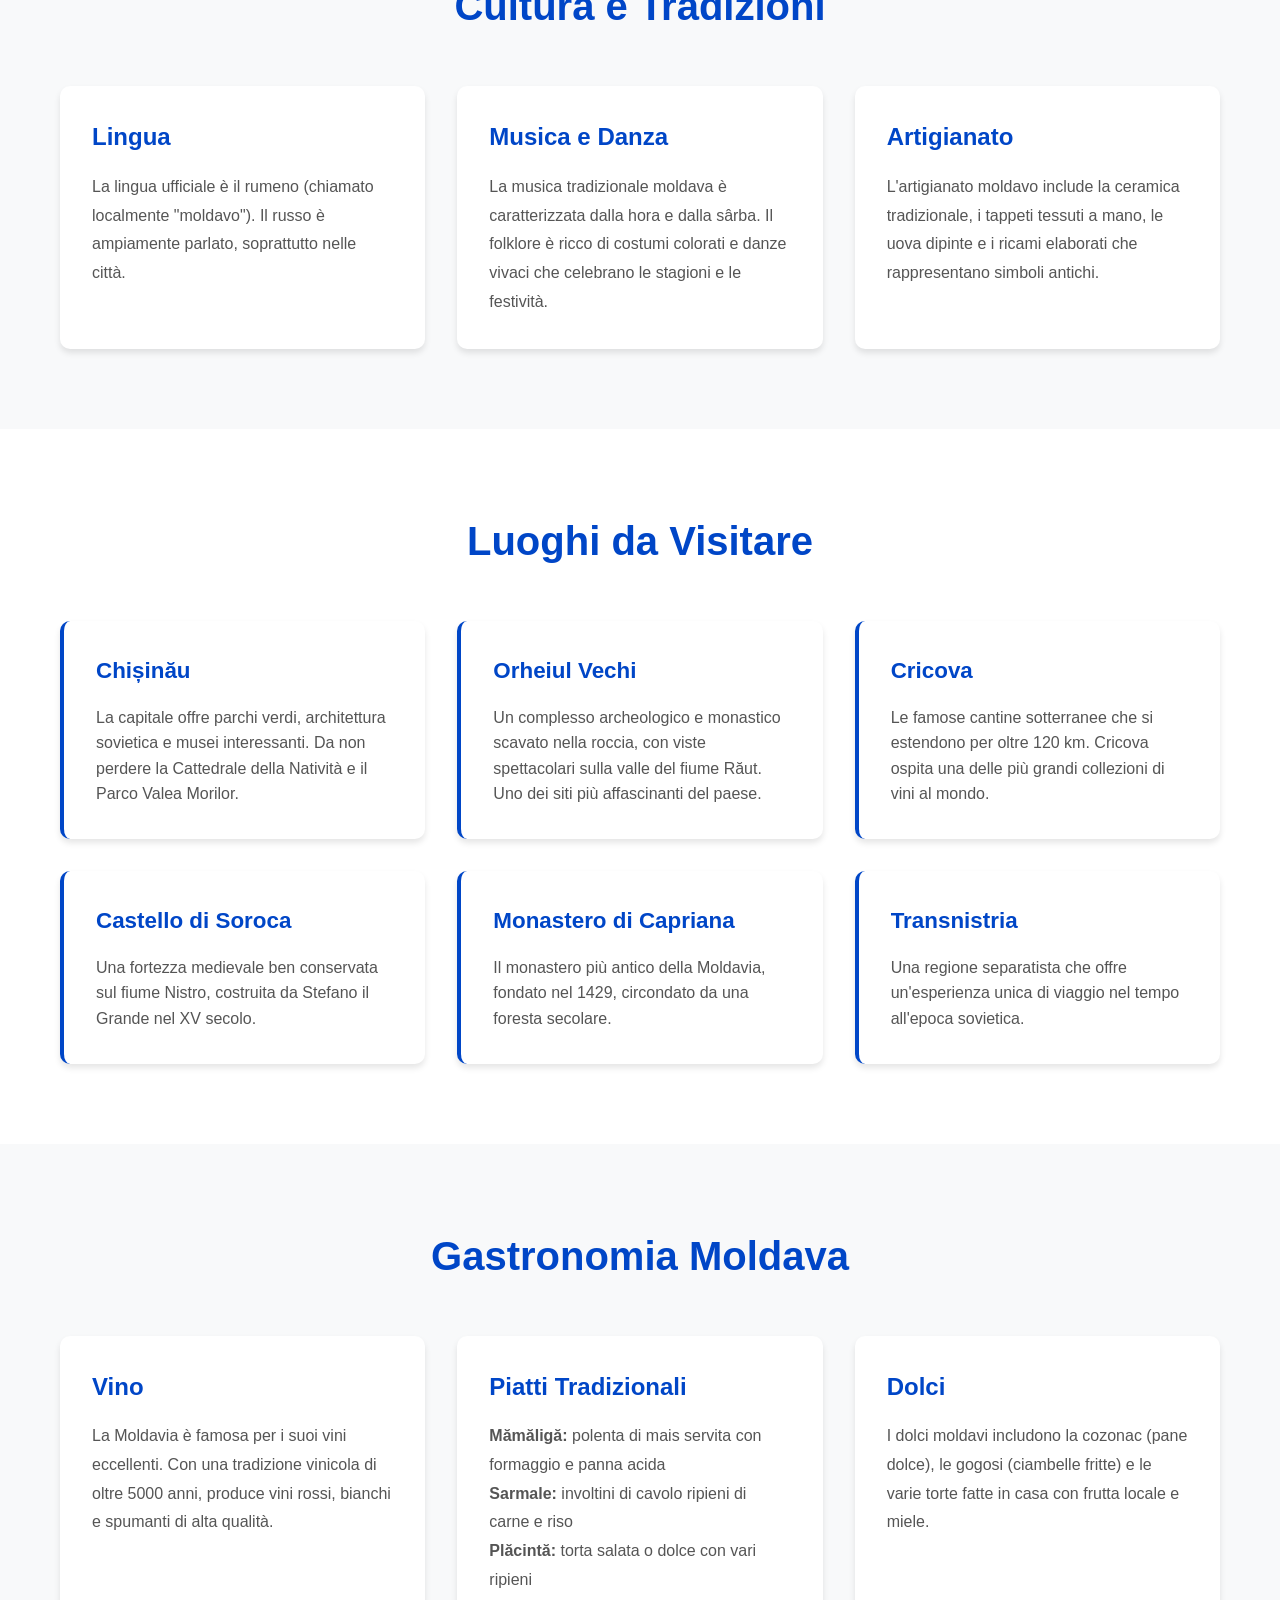
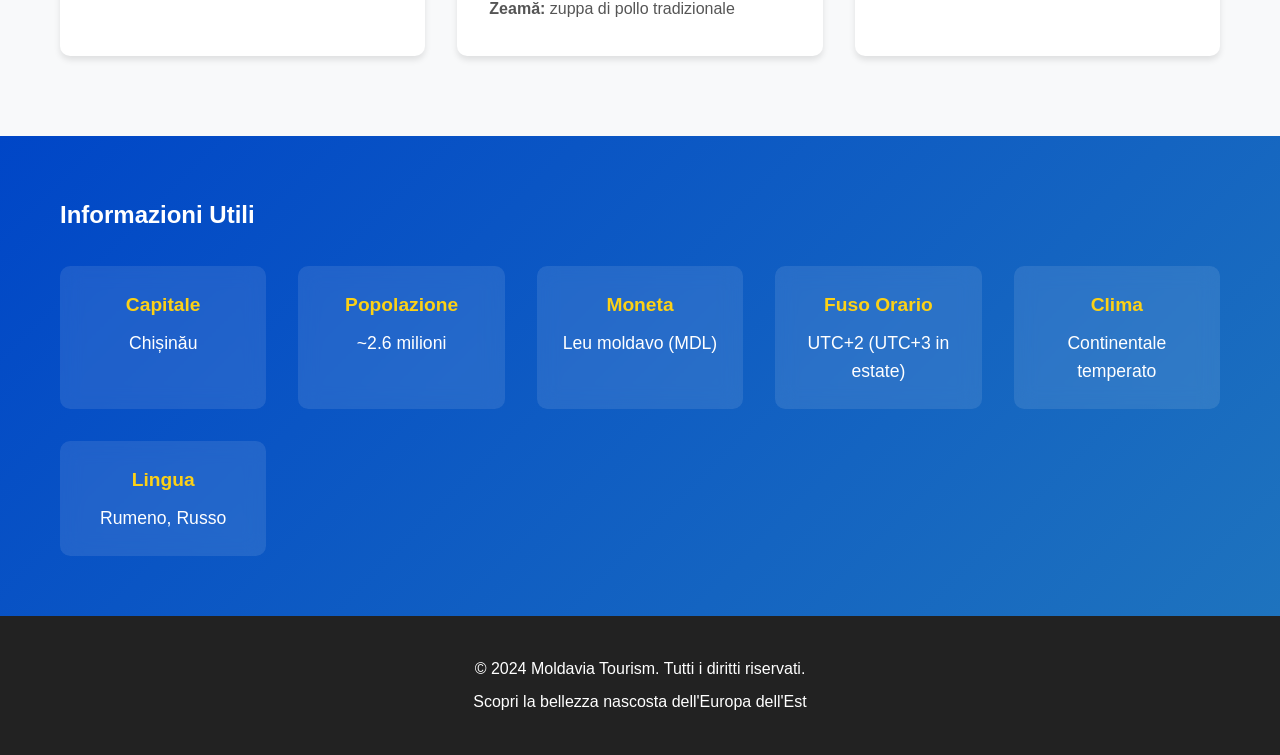
==== commit 123bca57: "feat(ui): add complete new website for Moldavia tourism Created a full static website including inde" ====
--- a/index.html
+++ b/index.html
@@ -3,353 +3,162 @@
 <head>
     <meta charset="UTF-8">
     <meta name="viewport" content="width=device-width, initial-scale=1.0">
-    <title>LuxeCars - Auto di Lusso Premium</title>
-    <link rel="stylesheet" href="styles.css">
-    <link href="https://fonts.googleapis.com/css2?family=Playfair+Display:wght@400;700&family=Poppins:wght@300;400;600;700&display=swap" rel="stylesheet">
+    <title>Moldavia - Scopri il Cuore dell'Europa dell'Est</title>
+    <link rel="stylesheet" href="style.css">
 </head>
 <body>
-    <!-- Navigation -->
-    <nav class="navbar">
-        <div class="container">
-            <div class="logo">
-                <h1>LUXE<span>CARS</span></h1>
-            </div>
+    <header>
+        <nav>
+            <div class="logo">🇲🇩 Moldova</div>
             <ul class="nav-menu">
-                <li><a href="#home" class="active">Home</a></li>
-                <li><a href="#collection">Collezione</a></li>
-                <li><a href="#about">Chi Siamo</a></li>
-                <li><a href="#contact">Contatti</a></li>
+                <li><a href="#home">Home</a></li>
+                <li><a href="#storia">Storia</a></li>
+                <li><a href="#cultura">Cultura</a></li>
+                <li><a href="#turismo">Turismo</a></li>
+                <li><a href="#gastronomia">Gastronomia</a></li>
             </ul>
-            <div class="hamburger">
-                <span></span>
-                <span></span>
-                <span></span>
-            </div>
-        </div>
-    </nav>
+        </nav>
+    </header>
 
-    <!-- Hero Section -->
     <section id="home" class="hero">
-        <div class="hero-overlay"></div>
         <div class="hero-content">
-            <h2 class="hero-subtitle">Esperienza di Guida Superiore</h2>
-            <h1 class="hero-title">Il Lusso su Quattro Ruote</h1>
-            <p class="hero-description">Scopri la nostra collezione esclusiva di automobili premium</p>
-            <div class="hero-buttons">
-                <a href="#collection" class="btn btn-primary">Esplora Collezione</a>
-                <a href="#contact" class="btn btn-secondary">Contattaci</a>
-            </div>
-        </div>
-        <div class="scroll-indicator">
-            <div class="mouse"></div>
+            <h1>Benvenuti in Moldavia</h1>
+            <p>Scopri la perla nascosta dell'Europa dell'Est</p>
         </div>
     </section>
 
-    <!-- Featured Cars -->
-    <section id="collection" class="featured-cars">
+    <section id="storia" class="section">
         <div class="container">
-            <div class="section-header">
-                <h2 class="section-title">Collezione Premium</h2>
-                <p class="section-subtitle">Scegli la tua prossima auto da sogno</p>
-            </div>
-
-            <div class="cars-grid">
-                <!-- Car Card 1 -->
-                <div class="car-card" data-aos="fade-up">
-                    <div class="car-image">
-                        <div class="car-badge">Nuovo</div>
-                        <div class="car-placeholder" style="background: linear-gradient(135deg, #667eea 0%, #764ba2 100%);">
-                            <svg xmlns="http://www.w3.org/2000/svg" viewBox="0 0 24 24" fill="white" width="120" height="120">
-                                <path d="M18.92 6.01C18.72 5.42 18.16 5 17.5 5h-11c-.66 0-1.21.42-1.42 1.01L3 12v8c0 .55.45 1 1 1h1c.55 0 1-.45 1-1v-1h12v1c0 .55.45 1 1 1h1c.55 0 1-.45 1-1v-8l-2.08-5.99zM6.5 16c-.83 0-1.5-.67-1.5-1.5S5.67 13 6.5 13s1.5.67 1.5 1.5S7.33 16 6.5 16zm11 0c-.83 0-1.5-.67-1.5-1.5s.67-1.5 1.5-1.5 1.5.67 1.5 1.5-.67 1.5-1.5 1.5zM5 11l1.5-4.5h11L19 11H5z"/>
-                            </svg>
-                        </div>
-                    </div>
-                    <div class="car-info">
-                        <h3 class="car-name">Mercedes-AMG GT</h3>
-                        <p class="car-description">Sportiva di lusso con prestazioni eccezionali</p>
-                        <div class="car-specs">
-                            <span><i>⚡</i> 585 CV</span>
-                            <span><i>🏁</i> 0-100: 3.6s</span>
-                            <span><i>⚙️</i> Automatico</span>
-                        </div>
-                        <div class="car-footer">
-                            <span class="car-price">€180,000</span>
-                            <button class="btn-details">Dettagli</button>
-                        </div>
-                    </div>
+            <h2>Storia della Moldavia</h2>
+            <div class="content-grid">
+                <div class="content-box">
+                    <h3>Origini Antiche</h3>
+                    <p>La Moldavia ha una storia millenaria che risale ai Daci e ai Romani. Il Principato di Moldavia fu fondato nel 1359 da Bogdan I e raggiunse il suo apice sotto il regno di Stefano il Grande (1457-1504).</p>
                 </div>
-
-                <!-- Car Card 2 -->
-                <div class="car-card" data-aos="fade-up" data-aos-delay="100">
-                    <div class="car-image">
-                        <div class="car-badge hot">Popolare</div>
-                        <div class="car-placeholder" style="background: linear-gradient(135deg, #f093fb 0%, #f5576c 100%);">
-                            <svg xmlns="http://www.w3.org/2000/svg" viewBox="0 0 24 24" fill="white" width="120" height="120">
-                                <path d="M18.92 6.01C18.72 5.42 18.16 5 17.5 5h-11c-.66 0-1.21.42-1.42 1.01L3 12v8c0 .55.45 1 1 1h1c.55 0 1-.45 1-1v-1h12v1c0 .55.45 1 1 1h1c.55 0 1-.45 1-1v-8l-2.08-5.99zM6.5 16c-.83 0-1.5-.67-1.5-1.5S5.67 13 6.5 13s1.5.67 1.5 1.5S7.33 16 6.5 16zm11 0c-.83 0-1.5-.67-1.5-1.5s.67-1.5 1.5-1.5 1.5.67 1.5 1.5-.67 1.5-1.5 1.5zM5 11l1.5-4.5h11L19 11H5z"/>
-                            </svg>
-                        </div>
-                    </div>
-                    <div class="car-info">
-                        <h3 class="car-name">Porsche 911 Turbo S</h3>
-                        <p class="car-description">Icona sportiva con tecnologia all'avanguardia</p>
-                        <div class="car-specs">
-                            <span><i>⚡</i> 650 CV</span>
-                            <span><i>🏁</i> 0-100: 2.7s</span>
-                            <span><i>⚙️</i> PDK</span>
-                        </div>
-                        <div class="car-footer">
-                            <span class="car-price">€245,000</span>
-                            <button class="btn-details">Dettagli</button>
-                        </div>
-                    </div>
+                <div class="content-box">
+                    <h3>Epoca Moderna</h3>
+                    <p>Nel corso dei secoli, il territorio moldavo fu conteso tra l'Impero Ottomano, la Russia e la Romania. Nel 1991, la Moldavia ottenne l'indipendenza dall'Unione Sovietica, diventando uno stato sovrano.</p>
                 </div>
-
-                <!-- Car Card 3 -->
-                <div class="car-card" data-aos="fade-up" data-aos-delay="200">
-                    <div class="car-image">
-                        <div class="car-badge exclusive">Esclusivo</div>
-                        <div class="car-placeholder" style="background: linear-gradient(135deg, #4facfe 0%, #00f2fe 100%);">
-                            <svg xmlns="http://www.w3.org/2000/svg" viewBox="0 0 24 24" fill="white" width="120" height="120">
-                                <path d="M18.92 6.01C18.72 5.42 18.16 5 17.5 5h-11c-.66 0-1.21.42-1.42 1.01L3 12v8c0 .55.45 1 1 1h1c.55 0 1-.45 1-1v-1h12v1c0 .55.45 1 1 1h1c.55 0 1-.45 1-1v-8l-2.08-5.99zM6.5 16c-.83 0-1.5-.67-1.5-1.5S5.67 13 6.5 13s1.5.67 1.5 1.5S7.33 16 6.5 16zm11 0c-.83 0-1.5-.67-1.5-1.5s.67-1.5 1.5-1.5 1.5.67 1.5 1.5-.67 1.5-1.5 1.5zM5 11l1.5-4.5h11L19 11H5z"/>
-                            </svg>
-                        </div>
-                    </div>
-                    <div class="car-info">
-                        <h3 class="car-name">BMW M8 Competition</h3>
-                        <p class="car-description">Eleganza e potenza in perfetto equilibrio</p>
-                        <div class="car-specs">
-                            <span><i>⚡</i> 625 CV</span>
-                            <span><i>🏁</i> 0-100: 3.2s</span>
-                            <span><i>⚙️</i> M Steptronic</span>
-                        </div>
-                        <div class="car-footer">
-                            <span class="car-price">€165,000</span>
-                            <button class="btn-details">Dettagli</button>
-                        </div>
-                    </div>
-                </div>
-
-                <!-- Car Card 4 -->
-                <div class="car-card" data-aos="fade-up">
-                    <div class="car-image">
-                        <div class="car-placeholder" style="background: linear-gradient(135deg, #fa709a 0%, #fee140 100%);">
-                            <svg xmlns="http://www.w3.org/2000/svg" viewBox="0 0 24 24" fill="white" width="120" height="120">
-                                <path d="M18.92 6.01C18.72 5.42 18.16 5 17.5 5h-11c-.66 0-1.21.42-1.42 1.01L3 12v8c0 .55.45 1 1 1h1c.55 0 1-.45 1-1v-1h12v1c0 .55.45 1 1 1h1c.55 0 1-.45 1-1v-8l-2.08-5.99zM6.5 16c-.83 0-1.5-.67-1.5-1.5S5.67 13 6.5 13s1.5.67 1.5 1.5S7.33 16 6.5 16zm11 0c-.83 0-1.5-.67-1.5-1.5s.67-1.5 1.5-1.5 1.5.67 1.5 1.5-.67 1.5-1.5 1.5zM5 11l1.5-4.5h11L19 11H5z"/>
-                            </svg>
-                        </div>
-                    </div>
-                    <div class="car-info">
-                        <h3 class="car-name">Audi RS e-tron GT</h3>
-                        <p class="car-description">Il futuro dell'auto sportiva elettrica</p>
-                        <div class="car-specs">
-                            <span><i>⚡</i> 646 CV</span>
-                            <span><i>🏁</i> 0-100: 3.3s</span>
-                            <span><i>⚙️</i> Elettrico</span>
-                        </div>
-                        <div class="car-footer">
-                            <span class="car-price">€155,000</span>
-                            <button class="btn-details">Dettagli</button>
-                        </div>
-                    </div>
-                </div>
-
-                <!-- Car Card 5 -->
-                <div class="car-card" data-aos="fade-up" data-aos-delay="100">
-                    <div class="car-image">
-                        <div class="car-badge">Nuovo</div>
-                        <div class="car-placeholder" style="background: linear-gradient(135deg, #a8edea 0%, #fed6e3 100%);">
-                            <svg xmlns="http://www.w3.org/2000/svg" viewBox="0 0 24 24" fill="white" width="120" height="120">
-                                <path d="M18.92 6.01C18.72 5.42 18.16 5 17.5 5h-11c-.66 0-1.21.42-1.42 1.01L3 12v8c0 .55.45 1 1 1h1c.55 0 1-.45 1-1v-1h12v1c0 .55.45 1 1 1h1c.55 0 1-.45 1-1v-8l-2.08-5.99zM6.5 16c-.83 0-1.5-.67-1.5-1.5S5.67 13 6.5 13s1.5.67 1.5 1.5S7.33 16 6.5 16zm11 0c-.83 0-1.5-.67-1.5-1.5s.67-1.5 1.5-1.5 1.5.67 1.5 1.5-.67 1.5-1.5 1.5zM5 11l1.5-4.5h11L19 11H5z"/>
-                            </svg>
-                        </div>
-                    </div>
-                    <div class="car-info">
-                        <h3 class="car-name">Lamborghini Huracán EVO</h3>
-                        <p class="car-description">Pura adrenalina italiana</p>
-                        <div class="car-specs">
-                            <span><i>⚡</i> 640 CV</span>
-                            <span><i>🏁</i> 0-100: 2.9s</span>
-                            <span><i>⚙️</i> LDF</span>
-                        </div>
-                        <div class="car-footer">
-                            <span class="car-price">€280,000</span>
-                            <button class="btn-details">Dettagli</button>
-                        </div>
-                    </div>
-                </div>
-
-                <!-- Car Card 6 -->
-                <div class="car-card" data-aos="fade-up" data-aos-delay="200">
-                    <div class="car-image">
-                        <div class="car-placeholder" style="background: linear-gradient(135deg, #ffecd2 0%, #fcb69f 100%);">
-                            <svg xmlns="http://www.w3.org/2000/svg" viewBox="0 0 24 24" fill="white" width="120" height="120">
-                                <path d="M18.92 6.01C18.72 5.42 18.16 5 17.5 5h-11c-.66 0-1.21.42-1.42 1.01L3 12v8c0 .55.45 1 1 1h1c.55 0 1-.45 1-1v-1h12v1c0 .55.45 1 1 1h1c.55 0 1-.45 1-1v-8l-2.08-5.99zM6.5 16c-.83 0-1.5-.67-1.5-1.5S5.67 13 6.5 13s1.5.67 1.5 1.5S7.33 16 6.5 16zm11 0c-.83 0-1.5-.67-1.5-1.5s.67-1.5 1.5-1.5 1.5.67 1.5 1.5-.67 1.5-1.5 1.5zM5 11l1.5-4.5h11L19 11H5z"/>
-                            </svg>
-                        </div>
-                    </div>
-                    <div class="car-info">
-                        <h3 class="car-name">Ferrari F8 Tributo</h3>
-                        <p class="car-description">Il cavallino rampante in tutta la sua gloria</p>
-                        <div class="car-specs">
-                            <span><i>⚡</i> 720 CV</span>
-                            <span><i>🏁</i> 0-100: 2.9s</span>
-                            <span><i>⚙️</i> F1 DCT</span>
-                        </div>
-                        <div class="car-footer">
-                            <span class="car-price">€320,000</span>
-                            <button class="btn-details">Dettagli</button>
-                        </div>
-                    </div>
+                <div class="content-box">
+                    <h3>Oggi</h3>
+                    <p>La Repubblica di Moldavia è una repubblica parlamentare con capitale Chișinău. Il paese sta lavorando per integrarsi maggiormente con l'Europa e sviluppare la sua economia.</p>
                 </div>
             </div>
         </div>
     </section>
 
-    <!-- About Section -->
-    <section id="about" class="about">
+    <section id="cultura" class="section alt-bg">
         <div class="container">
-            <div class="about-content">
-                <div class="about-text" data-aos="fade-right">
-                    <h2 class="section-title">Chi Siamo</h2>
-                    <p>Da oltre 20 anni, LuxeCars è sinonimo di eccellenza nel mercato delle auto di lusso. Offriamo una selezione curata delle migliori automobili premium al mondo.</p>
-                    <p>La nostra missione è fornire un'esperienza d'acquisto unica, dove passione per l'automobile e servizio impeccabile si incontrano.</p>
-                    <div class="stats">
-                        <div class="stat-item">
-                            <h3 class="stat-number" data-target="500">0</h3>
-                            <p class="stat-label">Auto Vendute</p>
-                        </div>
-                        <div class="stat-item">
-                            <h3 class="stat-number" data-target="20">0</h3>
-                            <p class="stat-label">Anni Esperienza</p>
-                        </div>
-                        <div class="stat-item">
-                            <h3 class="stat-number" data-target="98">0</h3>
-                            <p class="stat-label">% Soddisfazione</p>
-                        </div>
-                    </div>
+            <h2>Cultura e Tradizioni</h2>
+            <div class="content-grid">
+                <div class="content-box">
+                    <h3>Lingua</h3>
+                    <p>La lingua ufficiale è il rumeno (chiamato localmente "moldavo"). Il russo è ampiamente parlato, soprattutto nelle città.</p>
                 </div>
-                <div class="about-image" data-aos="fade-left">
-                    <div class="about-placeholder">
-                        <svg xmlns="http://www.w3.org/2000/svg" viewBox="0 0 24 24" fill="white" width="200" height="200">
-                            <path d="M12 2L2 7v10c0 5.55 3.84 10.74 9 12 5.16-1.26 9-6.45 9-12V7l-10-5zm0 10c-1.1 0-2-.9-2-2s.9-2 2-2 2 .9 2 2-.9 2-2 2z"/>
-                        </svg>
-                    </div>
+                <div class="content-box">
+                    <h3>Musica e Danza</h3>
+                    <p>La musica tradizionale moldava è caratterizzata dalla hora e dalla sârba. Il folklore è ricco di costumi colorati e danze vivaci che celebrano le stagioni e le festività.</p>
+                </div>
+                <div class="content-box">
+                    <h3>Artigianato</h3>
+                    <p>L'artigianato moldavo include la ceramica tradizionale, i tappeti tessuti a mano, le uova dipinte e i ricami elaborati che rappresentano simboli antichi.</p>
                 </div>
             </div>
         </div>
     </section>
 
-    <!-- Contact Section -->
-    <section id="contact" class="contact">
+    <section id="turismo" class="section">
         <div class="container">
-            <div class="section-header">
-                <h2 class="section-title">Contattaci</h2>
-                <p class="section-subtitle">Siamo qui per rispondere alle tue domande</p>
-            </div>
-
-            <div class="contact-content">
-                <form class="contact-form" data-aos="fade-up">
-                    <div class="form-group">
-                        <input type="text" placeholder="Nome Completo" required>
-                    </div>
-                    <div class="form-group">
-                        <input type="email" placeholder="Email" required>
-                    </div>
-                    <div class="form-group">
-                        <input type="tel" placeholder="Telefono" required>
-                    </div>
-                    <div class="form-group">
-                        <select required>
-                            <option value="">Seleziona un modello</option>
-                            <option value="mercedes">Mercedes-AMG GT</option>
-                            <option value="porsche">Porsche 911 Turbo S</option>
-                            <option value="bmw">BMW M8 Competition</option>
-                            <option value="audi">Audi RS e-tron GT</option>
-                            <option value="lamborghini">Lamborghini Huracán EVO</option>
-                            <option value="ferrari">Ferrari F8 Tributo</option>
-                        </select>
-                    </div>
-                    <div class="form-group">
-                        <textarea placeholder="Messaggio" rows="5" required></textarea>
-                    </div>
-                    <button type="submit" class="btn btn-primary">Invia Richiesta</button>
-                </form>
-
-                <div class="contact-info" data-aos="fade-up" data-aos-delay="100">
-                    <div class="info-item">
-                        <div class="info-icon">📍</div>
-                        <div class="info-text">
-                            <h4>Indirizzo</h4>
-                            <p>Via del Lusso 123<br>20121 Milano, Italia</p>
-                        </div>
-                    </div>
-                    <div class="info-item">
-                        <div class="info-icon">📞</div>
-                        <div class="info-text">
-                            <h4>Telefono</h4>
-                            <p>+39 02 1234 5678</p>
-                        </div>
-                    </div>
-                    <div class="info-item">
-                        <div class="info-icon">✉️</div>
-                        <div class="info-text">
-                            <h4>Email</h4>
-                            <p>info@luxecars.it</p>
-                        </div>
-                    </div>
-                    <div class="info-item">
-                        <div class="info-icon">⏰</div>
-                        <div class="info-text">
-                            <h4>Orari</h4>
-                            <p>Lun - Ven: 9:00 - 19:00<br>Sab: 10:00 - 18:00</p>
-                        </div>
-                    </div>
+            <h2>Luoghi da Visitare</h2>
+            <div class="places-grid">
+                <div class="place-card">
+                    <h3>Chișinău</h3>
+                    <p>La capitale offre parchi verdi, architettura sovietica e musei interessanti. Da non perdere la Cattedrale della Natività e il Parco Valea Morilor.</p>
+                </div>
+                <div class="place-card">
+                    <h3>Orheiul Vechi</h3>
+                    <p>Un complesso archeologico e monastico scavato nella roccia, con viste spettacolari sulla valle del fiume Răut. Uno dei siti più affascinanti del paese.</p>
+                </div>
+                <div class="place-card">
+                    <h3>Cricova</h3>
+                    <p>Le famose cantine sotterranee che si estendono per oltre 120 km. Cricova ospita una delle più grandi collezioni di vini al mondo.</p>
+                </div>
+                <div class="place-card">
+                    <h3>Castello di Soroca</h3>
+                    <p>Una fortezza medievale ben conservata sul fiume Nistro, costruita da Stefano il Grande nel XV secolo.</p>
+                </div>
+                <div class="place-card">
+                    <h3>Monastero di Capriana</h3>
+                    <p>Il monastero più antico della Moldavia, fondato nel 1429, circondato da una foresta secolare.</p>
+                </div>
+                <div class="place-card">
+                    <h3>Transnistria</h3>
+                    <p>Una regione separatista che offre un'esperienza unica di viaggio nel tempo all'epoca sovietica.</p>
                 </div>
             </div>
         </div>
     </section>
 
-    <!-- Footer -->
-    <footer class="footer">
+    <section id="gastronomia" class="section alt-bg">
         <div class="container">
-            <div class="footer-content">
-                <div class="footer-col">
-                    <h3>LUXE<span>CARS</span></h3>
-                    <p>Il tuo partner di fiducia per auto di lusso premium</p>
+            <h2>Gastronomia Moldava</h2>
+            <div class="content-grid">
+                <div class="content-box">
+                    <h3>Vino</h3>
+                    <p>La Moldavia è famosa per i suoi vini eccellenti. Con una tradizione vinicola di oltre 5000 anni, produce vini rossi, bianchi e spumanti di alta qualità.</p>
                 </div>
-                <div class="footer-col">
-                    <h4>Link Rapidi</h4>
-                    <ul>
-                        <li><a href="#home">Home</a></li>
-                        <li><a href="#collection">Collezione</a></li>
-                        <li><a href="#about">Chi Siamo</a></li>
-                        <li><a href="#contact">Contatti</a></li>
-                    </ul>
+                <div class="content-box">
+                    <h3>Piatti Tradizionali</h3>
+                    <p><strong>Mămăligă:</strong> polenta di mais servita con formaggio e panna acida<br>
+                    <strong>Sarmale:</strong> involtini di cavolo ripieni di carne e riso<br>
+                    <strong>Plăcintă:</strong> torta salata o dolce con vari ripieni<br>
+                    <strong>Zeamă:</strong> zuppa di pollo tradizionale</p>
                 </div>
-                <div class="footer-col">
-                    <h4>Servizi</h4>
-                    <ul>
-                        <li><a href="#">Finanziamenti</a></li>
-                        <li><a href="#">Permute</a></li>
-                        <li><a href="#">Test Drive</a></li>
-                        <li><a href="#">Assistenza</a></li>
-                    </ul>
-                </div>
-                <div class="footer-col">
-                    <h4>Seguici</h4>
-                    <div class="social-links">
-                        <a href="#">Facebook</a>
-                        <a href="#">Instagram</a>
-                        <a href="#">YouTube</a>
-                    </div>
+                <div class="content-box">
+                    <h3>Dolci</h3>
+                    <p>I dolci moldavi includono la cozonac (pane dolce), le gogosi (ciambelle fritte) e le varie torte fatte in casa con frutta locale e miele.</p>
                 </div>
             </div>
-            <div class="footer-bottom">
-                <p>&copy; 2025 LuxeCars. Tutti i diritti riservati.</p>
+        </div>
+    </section>
+
+    <section class="info-section">
+        <div class="container">
+            <h2>Informazioni Utili</h2>
+            <div class="info-grid">
+                <div class="info-item">
+                    <h4>Capitale</h4>
+                    <p>Chișinău</p>
+                </div>
+                <div class="info-item">
+                    <h4>Popolazione</h4>
+                    <p>~2.6 milioni</p>
+                </div>
+                <div class="info-item">
+                    <h4>Moneta</h4>
+                    <p>Leu moldavo (MDL)</p>
+                </div>
+                <div class="info-item">
+                    <h4>Fuso Orario</h4>
+                    <p>UTC+2 (UTC+3 in estate)</p>
+                </div>
+                <div class="info-item">
+                    <h4>Clima</h4>
+                    <p>Continentale temperato</p>
+                </div>
+                <div class="info-item">
+                    <h4>Lingua</h4>
+                    <p>Rumeno, Russo</p>
+                </div>
             </div>
         </div>
+    </section>
+
+    <footer>
+        <div class="container">
+            <p>&copy; 2024 Moldavia Tourism. Tutti i diritti riservati.</p>
+            <p>Scopri la bellezza nascosta dell'Europa dell'Est</p>
+        </div>
     </footer>
-
-    <script src="script.js"></script>
 </body>
-</html>
+</html>
--- a/style.css
+++ b/style.css
@@ -0,0 +1,260 @@
+* {
+    margin: 0;
+    padding: 0;
+    box-sizing: border-box;
+}
+
+body {
+    font-family: 'Segoe UI', Tahoma, Geneva, Verdana, sans-serif;
+    line-height: 1.6;
+    color: #333;
+}
+
+.container {
+    max-width: 1200px;
+    margin: 0 auto;
+    padding: 0 20px;
+}
+
+/* Header & Navigation */
+header {
+    background: linear-gradient(135deg, #0046c7 0%, #1e73be 100%);
+    color: white;
+    padding: 1rem 0;
+    position: fixed;
+    width: 100%;
+    top: 0;
+    z-index: 1000;
+    box-shadow: 0 2px 10px rgba(0,0,0,0.1);
+}
+
+nav {
+    display: flex;
+    justify-content: space-between;
+    align-items: center;
+    max-width: 1200px;
+    margin: 0 auto;
+    padding: 0 20px;
+}
+
+.logo {
+    font-size: 1.8rem;
+    font-weight: bold;
+}
+
+.nav-menu {
+    display: flex;
+    list-style: none;
+    gap: 2rem;
+}
+
+.nav-menu a {
+    color: white;
+    text-decoration: none;
+    font-weight: 500;
+    transition: opacity 0.3s;
+}
+
+.nav-menu a:hover {
+    opacity: 0.8;
+}
+
+/* Hero Section */
+.hero {
+    background: linear-gradient(rgba(0, 70, 199, 0.7), rgba(30, 115, 190, 0.7)),
+                url('data:image/svg+xml,<svg xmlns="http://www.w3.org/2000/svg" viewBox="0 0 1200 600"><rect fill="%230046c7" width="1200" height="600"/><path fill="%23fcd116" d="M0 200h1200v200H0z"/><path fill="%23ce2028" d="M800 0h400v600H800z"/></svg>');
+    background-size: cover;
+    background-position: center;
+    height: 100vh;
+    display: flex;
+    align-items: center;
+    justify-content: center;
+    text-align: center;
+    color: white;
+    margin-top: 60px;
+}
+
+.hero-content h1 {
+    font-size: 4rem;
+    margin-bottom: 1rem;
+    text-shadow: 2px 2px 4px rgba(0,0,0,0.5);
+}
+
+.hero-content p {
+    font-size: 1.5rem;
+    text-shadow: 1px 1px 2px rgba(0,0,0,0.5);
+}
+
+/* Sections */
+.section {
+    padding: 80px 20px;
+}
+
+.alt-bg {
+    background-color: #f8f9fa;
+}
+
+.section h2 {
+    text-align: center;
+    font-size: 2.5rem;
+    margin-bottom: 3rem;
+    color: #0046c7;
+}
+
+/* Content Grid */
+.content-grid {
+    display: grid;
+    grid-template-columns: repeat(auto-fit, minmax(300px, 1fr));
+    gap: 2rem;
+    margin-top: 2rem;
+}
+
+.content-box {
+    background: white;
+    padding: 2rem;
+    border-radius: 10px;
+    box-shadow: 0 4px 6px rgba(0,0,0,0.1);
+    transition: transform 0.3s, box-shadow 0.3s;
+}
+
+.content-box:hover {
+    transform: translateY(-5px);
+    box-shadow: 0 8px 15px rgba(0,0,0,0.2);
+}
+
+.content-box h3 {
+    color: #0046c7;
+    margin-bottom: 1rem;
+    font-size: 1.5rem;
+}
+
+.content-box p {
+    color: #555;
+    line-height: 1.8;
+}
+
+/* Places Grid */
+.places-grid {
+    display: grid;
+    grid-template-columns: repeat(auto-fit, minmax(280px, 1fr));
+    gap: 2rem;
+    margin-top: 2rem;
+}
+
+.place-card {
+    background: white;
+    padding: 2rem;
+    border-radius: 10px;
+    box-shadow: 0 4px 6px rgba(0,0,0,0.1);
+    border-left: 4px solid #0046c7;
+    transition: transform 0.3s, box-shadow 0.3s;
+}
+
+.place-card:hover {
+    transform: translateY(-5px);
+    box-shadow: 0 8px 15px rgba(0,0,0,0.2);
+}
+
+.place-card h3 {
+    color: #0046c7;
+    margin-bottom: 1rem;
+    font-size: 1.4rem;
+}
+
+.place-card p {
+    color: #555;
+}
+
+/* Info Section */
+.info-section {
+    background: linear-gradient(135deg, #0046c7 0%, #1e73be 100%);
+    color: white;
+    padding: 60px 20px;
+}
+
+.info-section h2 {
+    color: white;
+    margin-bottom: 2rem;
+}
+
+.info-grid {
+    display: grid;
+    grid-template-columns: repeat(auto-fit, minmax(200px, 1fr));
+    gap: 2rem;
+    margin-top: 2rem;
+}
+
+.info-item {
+    background: rgba(255, 255, 255, 0.1);
+    padding: 1.5rem;
+    border-radius: 10px;
+    text-align: center;
+    backdrop-filter: blur(10px);
+}
+
+.info-item h4 {
+    font-size: 1.2rem;
+    margin-bottom: 0.5rem;
+    color: #fcd116;
+}
+
+.info-item p {
+    font-size: 1.1rem;
+}
+
+/* Footer */
+footer {
+    background: #222;
+    color: white;
+    text-align: center;
+    padding: 2rem 0;
+}
+
+footer p {
+    margin: 0.5rem 0;
+}
+
+/* Responsive Design */
+@media (max-width: 768px) {
+    .nav-menu {
+        gap: 1rem;
+        font-size: 0.9rem;
+    }
+
+    .hero-content h1 {
+        font-size: 2.5rem;
+    }
+
+    .hero-content p {
+        font-size: 1.2rem;
+    }
+
+    .section h2 {
+        font-size: 2rem;
+    }
+
+    .content-grid,
+    .places-grid {
+        grid-template-columns: 1fr;
+    }
+}
+
+@media (max-width: 480px) {
+    .logo {
+        font-size: 1.4rem;
+    }
+
+    .nav-menu {
+        flex-direction: column;
+        gap: 0.5rem;
+        font-size: 0.8rem;
+    }
+
+    .hero-content h1 {
+        font-size: 2rem;
+    }
+
+    .hero-content p {
+        font-size: 1rem;
+    }
+}
